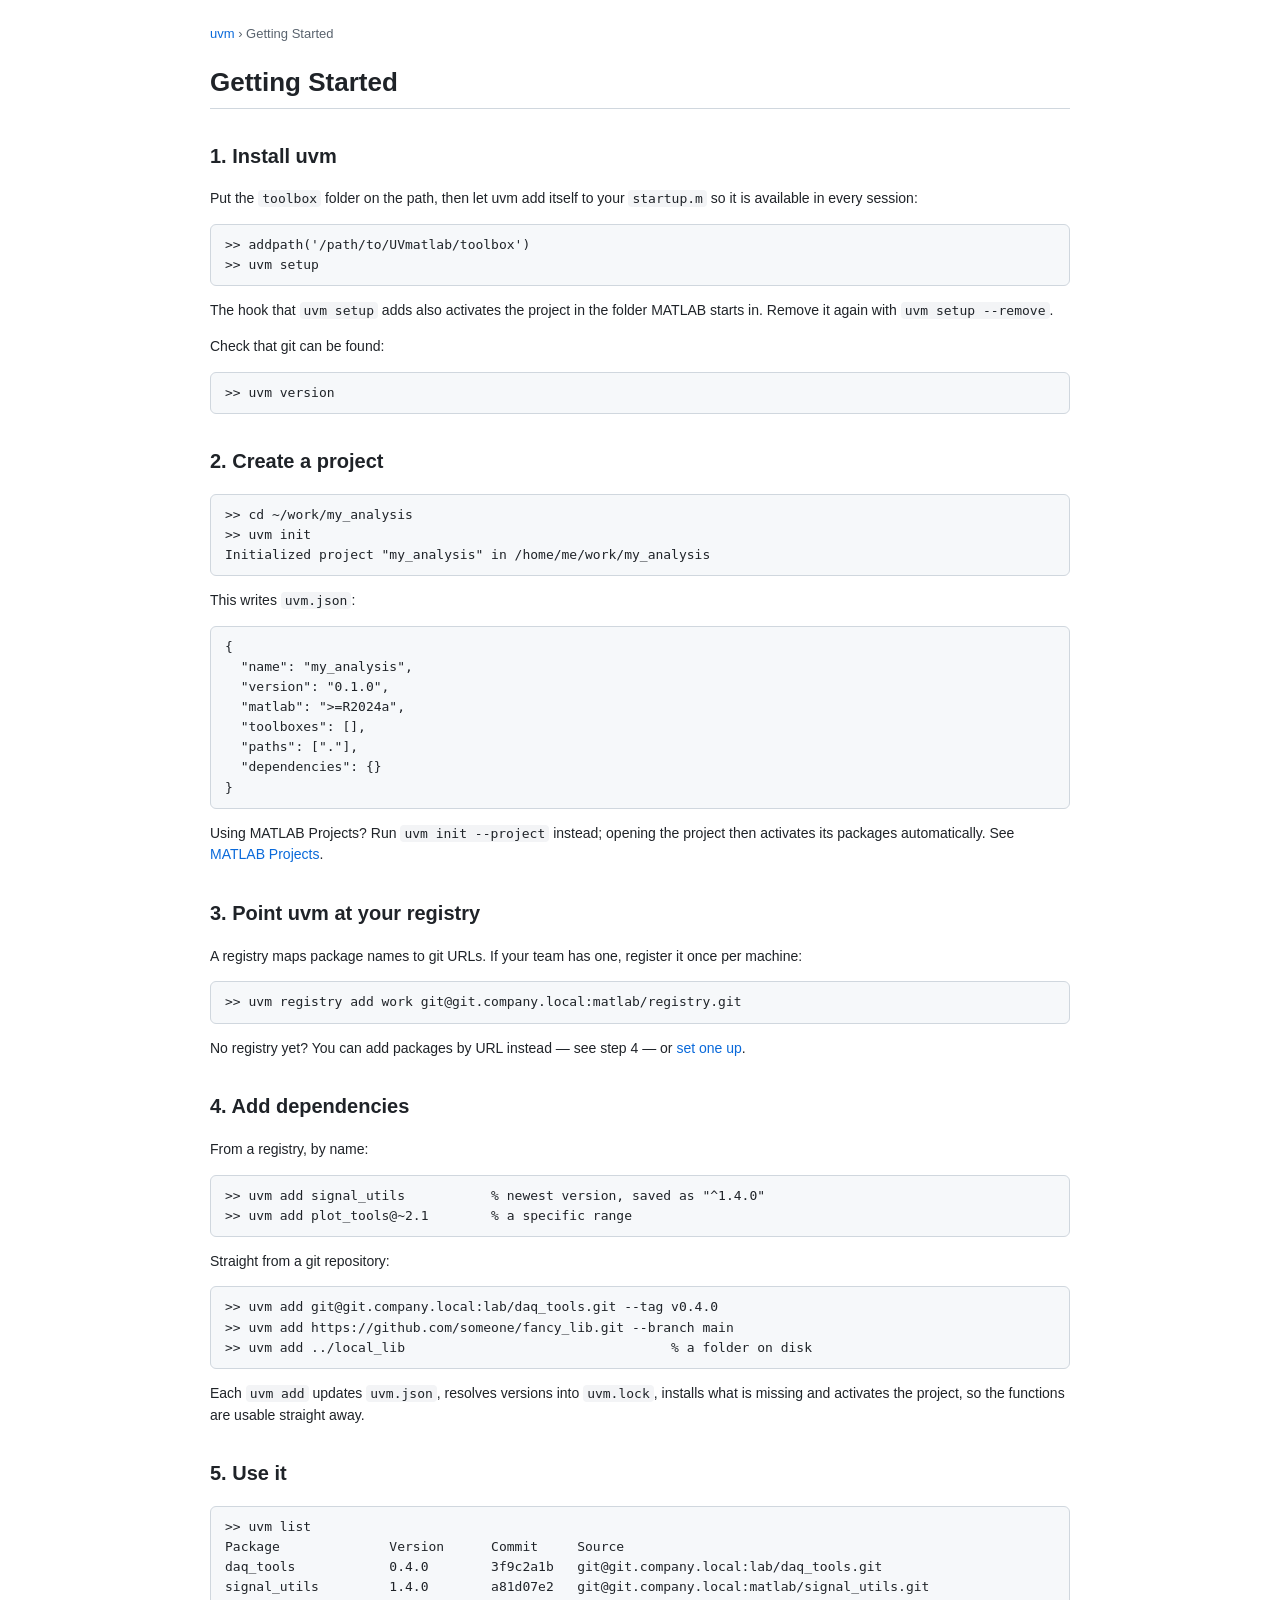
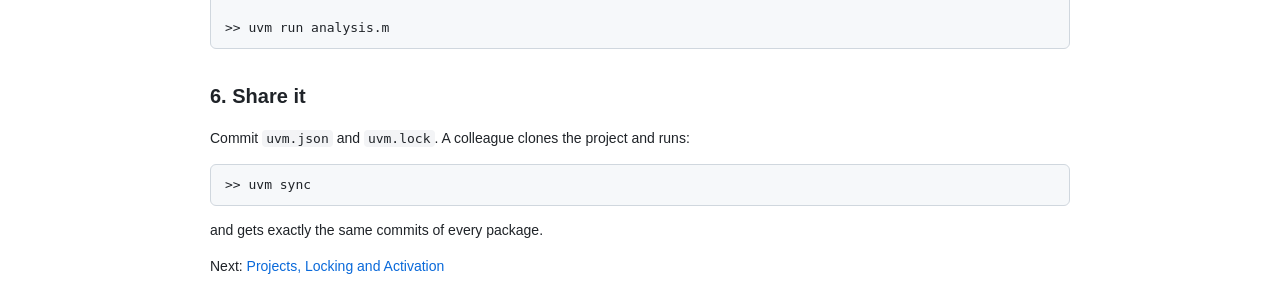
==== toolbox/doc/getting_started.html @ 6bc3149d "Add MATLAB Projects integration, CI commands, docs, and git robustness fixes - git: run with --no-pa" ====
<!DOCTYPE html>
<html lang="en">
<head>
<meta charset="utf-8">
<title>Getting Started with uvm</title>
<link rel="stylesheet" href="uvm.css">
</head>
<body>

<div class="nav"><a href="index.html">uvm</a> &rsaquo; Getting Started</div>
<h1>Getting Started</h1>

<h2>1. Install uvm</h2>
<p>Put the <code>toolbox</code> folder on the path, then let uvm add itself to your
<code>startup.m</code> so it is available in every session:</p>
<pre><code>&gt;&gt; addpath('/path/to/UVmatlab/toolbox')
&gt;&gt; uvm setup</code></pre>
<p>The hook that <code>uvm setup</code> adds also activates the project in the folder
MATLAB starts in. Remove it again with <code>uvm setup --remove</code>.</p>

<p>Check that git can be found:</p>
<pre><code>&gt;&gt; uvm version</code></pre>

<h2>2. Create a project</h2>
<pre><code>&gt;&gt; cd ~/work/my_analysis
&gt;&gt; uvm init
Initialized project "my_analysis" in /home/me/work/my_analysis</code></pre>
<p>This writes <code>uvm.json</code>:</p>
<pre><code>{
  "name": "my_analysis",
  "version": "0.1.0",
  "matlab": "&gt;=R2024a",
  "toolboxes": [],
  "paths": ["."],
  "dependencies": {}
}</code></pre>

<p>Using MATLAB Projects? Run <code>uvm init --project</code> instead; opening the
project then activates its packages automatically. See
<a href="projects.html#matlab-projects">MATLAB Projects</a>.</p>

<h2>3. Point uvm at your registry</h2>
<p>A registry maps package names to git URLs. If your team has one, register it once
per machine:</p>
<pre><code>&gt;&gt; uvm registry add work git@git.company.local:matlab/registry.git</code></pre>
<p>No registry yet? You can add packages by URL instead &mdash; see step 4 &mdash; or
<a href="registries.html">set one up</a>.</p>

<h2>4. Add dependencies</h2>
<p>From a registry, by name:</p>
<pre><code>&gt;&gt; uvm add signal_utils           % newest version, saved as "^1.4.0"
&gt;&gt; uvm add plot_tools@~2.1        % a specific range</code></pre>
<p>Straight from a git repository:</p>
<pre><code>&gt;&gt; uvm add git@git.company.local:lab/daq_tools.git --tag v0.4.0
&gt;&gt; uvm add https://github.com/someone/fancy_lib.git --branch main
&gt;&gt; uvm add ../local_lib                                  % a folder on disk</code></pre>
<p>Each <code>uvm add</code> updates <code>uvm.json</code>, resolves versions into
<code>uvm.lock</code>, installs what is missing and activates the project, so the
functions are usable straight away.</p>

<h2>5. Use it</h2>
<pre><code>&gt;&gt; uvm list
Package              Version      Commit     Source
daq_tools            0.4.0        3f9c2a1b   git@git.company.local:lab/daq_tools.git
signal_utils         1.4.0        a81d07e2   git@git.company.local:matlab/signal_utils.git

&gt;&gt; uvm run analysis.m</code></pre>

<h2>6. Share it</h2>
<p>Commit <code>uvm.json</code> and <code>uvm.lock</code>. A colleague clones the project
and runs:</p>
<pre><code>&gt;&gt; uvm sync</code></pre>
<p>and gets exactly the same commits of every package.</p>

<p>Next: <a href="projects.html">Projects, Locking and Activation</a></p>

</body>
</html>
---- toolbox/doc/uvm.css ----
body {
    font-family: -apple-system, "Segoe UI", Helvetica, Arial, sans-serif;
    font-size: 14px;
    line-height: 1.55;
    color: #1f2328;
    max-width: 860px;
    margin: 24px auto;
    padding: 0 24px;
}
h1 { font-size: 26px; border-bottom: 1px solid #d0d7de; padding-bottom: 6px; }
h2 { font-size: 20px; margin-top: 32px; }
h3 { font-size: 16px; margin-top: 24px; }
a { color: #0969da; text-decoration: none; }
a:hover { text-decoration: underline; }
code, pre { font-family: Menlo, Consolas, "DejaVu Sans Mono", monospace; font-size: 13px; }
code { background: #f3f4f6; padding: 1px 4px; border-radius: 4px; }
pre { background: #f6f8fa; border: 1px solid #d0d7de; border-radius: 6px; padding: 10px 14px; overflow-x: auto; }
pre code { background: none; padding: 0; }
table { border-collapse: collapse; margin: 12px 0; }
th, td { border: 1px solid #d0d7de; padding: 6px 10px; text-align: left; vertical-align: top; }
th { background: #f6f8fa; }
.nav { font-size: 13px; color: #59636e; margin-bottom: 4px; }
.note { background: #ddf4ff; border-left: 4px solid #0969da; padding: 8px 12px; margin: 12px 0; }
.warn { background: #fff8c5; border-left: 4px solid #bf8700; padding: 8px 12px; margin: 12px 0; }
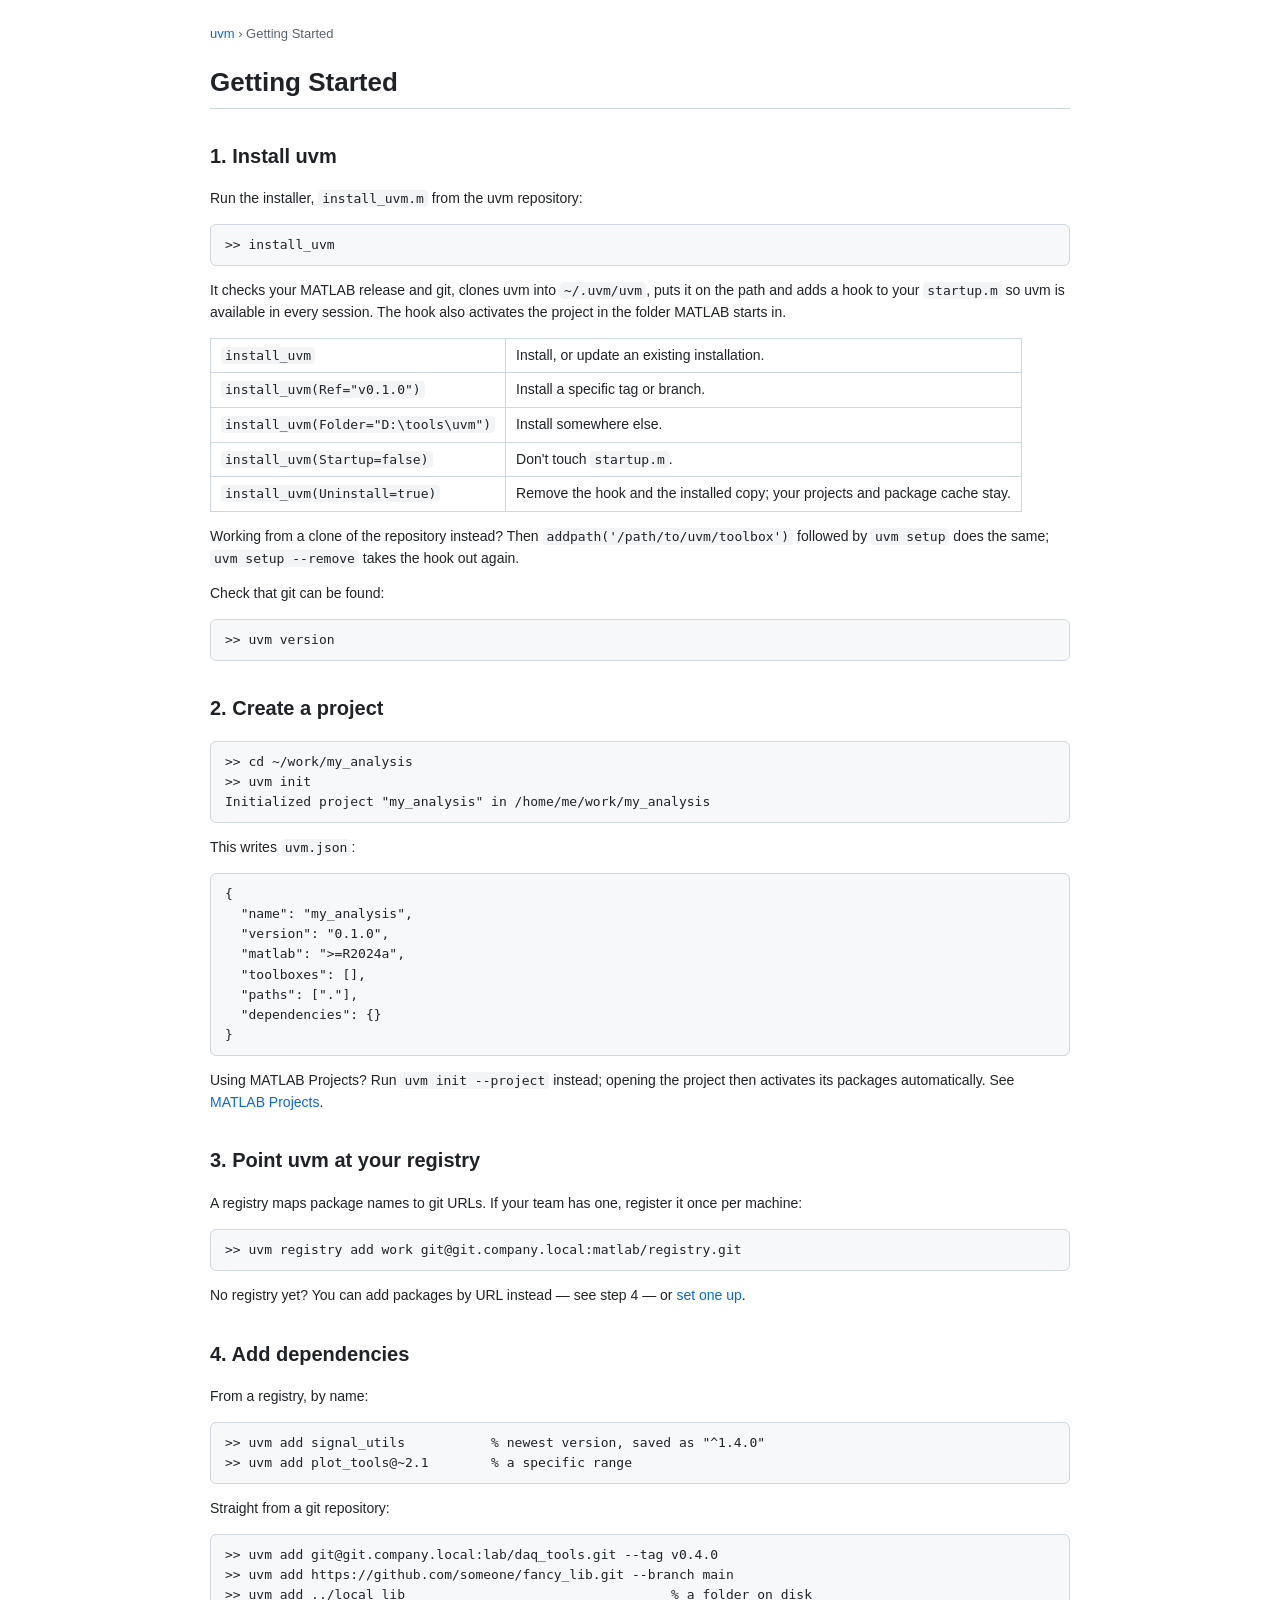
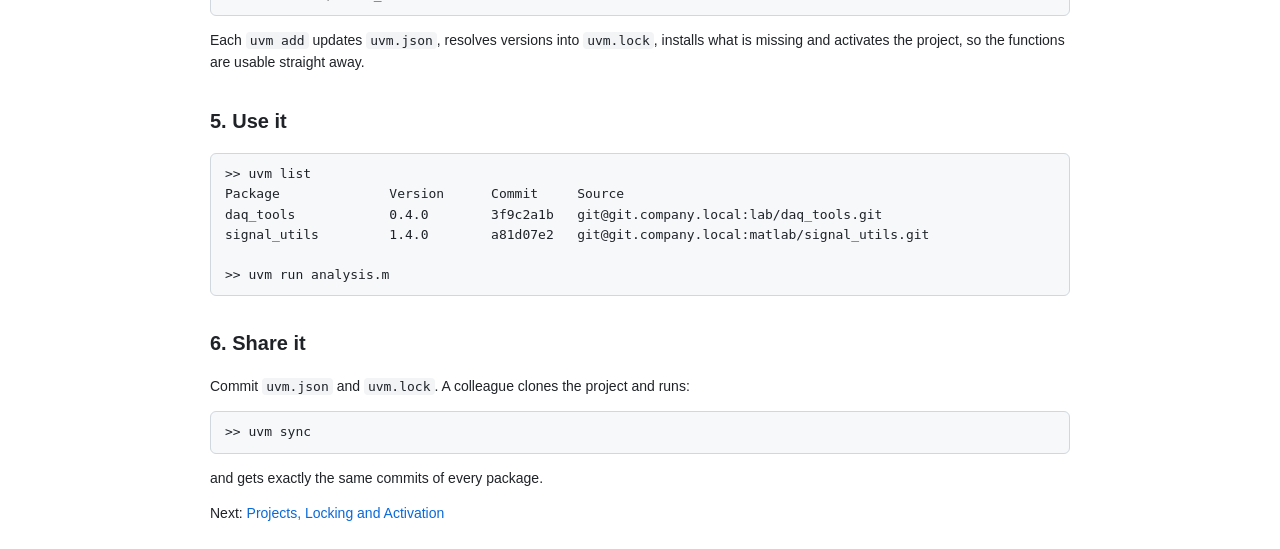
==== commit 40f8b705: "Add install_uvm installer; retitle README - install_uvm clones uvm into ~/.uvm/uvm (or updates it, c" ====
--- a/toolbox/doc/getting_started.html
+++ b/toolbox/doc/getting_started.html
@@ -11,12 +11,21 @@
 <h1>Getting Started</h1>
 
 <h2>1. Install uvm</h2>
-<p>Put the <code>toolbox</code> folder on the path, then let uvm add itself to your
-<code>startup.m</code> so it is available in every session:</p>
-<pre><code>&gt;&gt; addpath('/path/to/UVmatlab/toolbox')
-&gt;&gt; uvm setup</code></pre>
-<p>The hook that <code>uvm setup</code> adds also activates the project in the folder
-MATLAB starts in. Remove it again with <code>uvm setup --remove</code>.</p>
+<p>Run the installer, <code>install_uvm.m</code> from the uvm repository:</p>
+<pre><code>&gt;&gt; install_uvm</code></pre>
+<p>It checks your MATLAB release and git, clones uvm into <code>~/.uvm/uvm</code>, puts it
+on the path and adds a hook to your <code>startup.m</code> so uvm is available in every
+session. The hook also activates the project in the folder MATLAB starts in.</p>
+<table>
+<tr><td><code>install_uvm</code></td><td>Install, or update an existing installation.</td></tr>
+<tr><td><code>install_uvm(Ref="v0.1.0")</code></td><td>Install a specific tag or branch.</td></tr>
+<tr><td><code>install_uvm(Folder="D:\tools\uvm")</code></td><td>Install somewhere else.</td></tr>
+<tr><td><code>install_uvm(Startup=false)</code></td><td>Don't touch <code>startup.m</code>.</td></tr>
+<tr><td><code>install_uvm(Uninstall=true)</code></td><td>Remove the hook and the installed copy; your projects and package cache stay.</td></tr>
+</table>
+<p>Working from a clone of the repository instead? Then
+<code>addpath('/path/to/uvm/toolbox')</code> followed by <code>uvm setup</code> does the
+same; <code>uvm setup --remove</code> takes the hook out again.</p>
 
 <p>Check that git can be found:</p>
 <pre><code>&gt;&gt; uvm version</code></pre>
